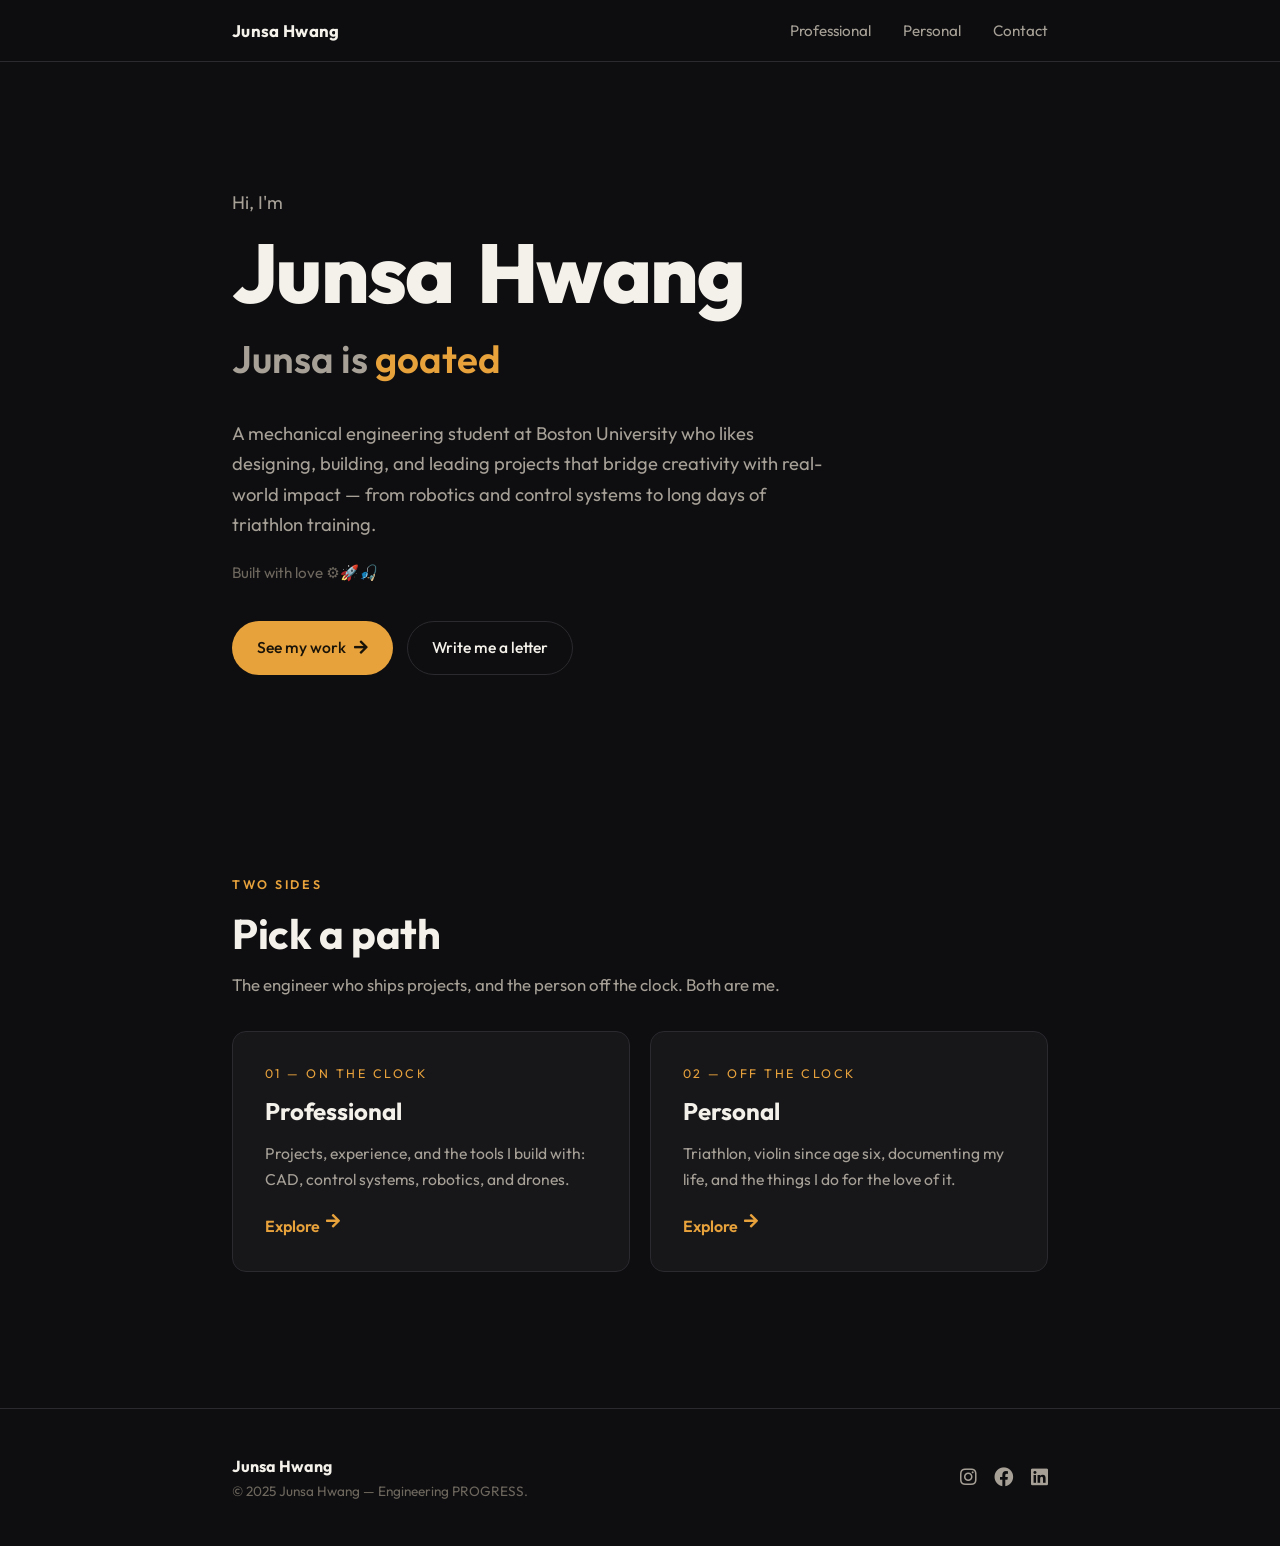
==== index.html @ ebd59591 "k" ====
<!doctype html>
<html lang=en>
<head>
<!-- Google Tag Manager -->
<script>(function(w,d,s,l,i){w[l]=w[l]||[];w[l].push({'gtm.start':
new Date().getTime(),event:'gtm.js'});var f=d.getElementsByTagName(s)[0],
j=d.createElement(s),dl=l!='dataLayer'?'&l='+l:'';j.async=true;j.src=
'https://www.googletagmanager.com/gtm.js?id='+i+dl;f.parentNode.insertBefore(j,f);
})(window,document,'script','dataLayer','GTM-WFK8CMJ7');</script>
<!-- End Google Tag Manager -->
<meta charset=UTF-8>
<meta name=viewport content="width=device-width,initial-scale=1">
<meta name=description content="Junsa Hwang is a mechanical engineering student at Boston University building things that move — robotics, control systems, and endurance sport. (i am hwanglander)">
<meta name=keywords content="junsa hwang, junsa, hwang, hwanglander, mechanical engineering, boston university, robotics, portfolio">
<meta property="og:title" content="Junsa Hwang">
<meta property="og:description" content="Mechanical engineering student at Boston University. Engineering PROGRESS.">
<meta property="og:image" content="https://www.junsahwang.com/imgs/home/home1.png">
<title>Junsa Hwang</title>
<link rel=stylesheet href=css/site.css>
<link rel=preconnect href=https://fonts.googleapis.com>
<link rel=preconnect href=https://fonts.gstatic.com crossorigin>
<link href="https://fonts.googleapis.com/css2?family=Outfit:wght@300;400;500;600;700;800&display=swap" rel=stylesheet>
<link rel=stylesheet href=https://cdnjs.cloudflare.com/ajax/libs/font-awesome/5.15.4/css/all.min.css>
<link rel="icon" type="image/svg+xml" href="imgs/jh.svg">
<link rel="icon" type="image/png" href="imgs/jh.png">
<script type="application/ld+json">
{
  "@context": "https://schema.org",
  "@type": "Person",
  "name": "Junsa Hwang",
  "url": "https://www.junsahwang.com",
  "jobTitle": "Mechanical Engineering Student",
  "alumniOf": "Boston University",
  "image": "https://www.junsahwang.com/imgs/jh.png"
}
</script>
</head>
<body>
<!-- Google Tag Manager (noscript) -->
<noscript><iframe src="https://www.googletagmanager.com/ns.html?id=GTM-WFK8CMJ7" height="0" width="0" style="display:none;visibility:hidden"></iframe></noscript>

<div class=progress id=progress></div>

<header class=nav>
<div class=nav-inner>
<a class=nav-name href=index.html>Junsa Hwang</a>
<nav class=nav-links>
<a href=professional.html>Professional</a>
<a href=personal.html>Personal</a>
<a href=contact.html>Contact</a>
</nav>
</div>
</header>

<main>
<section class="hero wrap">
<p class=hero-greet>Hi, I'm</p>
<h1 class=hero-name>Junsa Hwang</h1>
<p class=hero-rotator>Junsa is <span class=word id=rotator>goated</span></p>
<p class=hero-lead>A mechanical engineering student at Boston University who likes designing, building, and leading projects that bridge creativity with real-world impact — from robotics and control systems to long days of triathlon training.</p>
<p class=hero-note>Built with love &#9881;&#65039;&#128640;&#127907;</p>
<div class=btn-row>
<a class="btn btn-primary" href=professional.html>See my work <i class="fas fa-arrow-right"></i></a>
<a class="btn btn-ghost" href=contact.html>Write me a letter</a>
</div>
</section>

<section class="section wrap reveal">
<p class=eyebrow>Two sides</p>
<h2 class=section-title>Pick a path</h2>
<p class=section-sub>The engineer who ships projects, and the person off the clock. Both are me.</p>
<div class=paths style="margin-top:2rem">
<a class=path-card href=professional.html>
<div class=path-k>01 — On the clock</div>
<h3>Professional</h3>
<p>Projects, experience, and the tools I build with: CAD, control systems, robotics, and drones.</p>
<span class=arrow>Explore <i class="fas fa-arrow-right"></i></span>
</a>
<a class=path-card href=personal.html>
<div class=path-k>02 — Off the clock</div>
<h3>Personal</h3>
<p>Triathlon, violin since age six, documenting my life, and the things I do for the love of it.</p>
<span class=arrow>Explore <i class="fas fa-arrow-right"></i></span>
</a>
</div>
</section>
</main>

<footer class=footer>
<div class="footer-inner wrap">
<div>
<div class=footer-name>Junsa Hwang</div>
<div class=footer-copy>&copy; 2025 Junsa Hwang — Engineering PROGRESS.</div>
</div>
<div class=footer-socials>
<a href=https://www.instagram.com/junsahwang/ target=_blank rel=noopener aria-label=Instagram><i class="fab fa-instagram"></i></a>
<a href=https://www.facebook.com/junsa.hwang/ target=_blank rel=noopener aria-label=Facebook><i class="fab fa-facebook"></i></a>
<a href=https://www.linkedin.com/in/junsa-hwang-218805213/ target=_blank rel=noopener aria-label=LinkedIn><i class="fab fa-linkedin"></i></a>
</div>
</div>
</footer>

<script src=app.js></script>
</body>
</html>
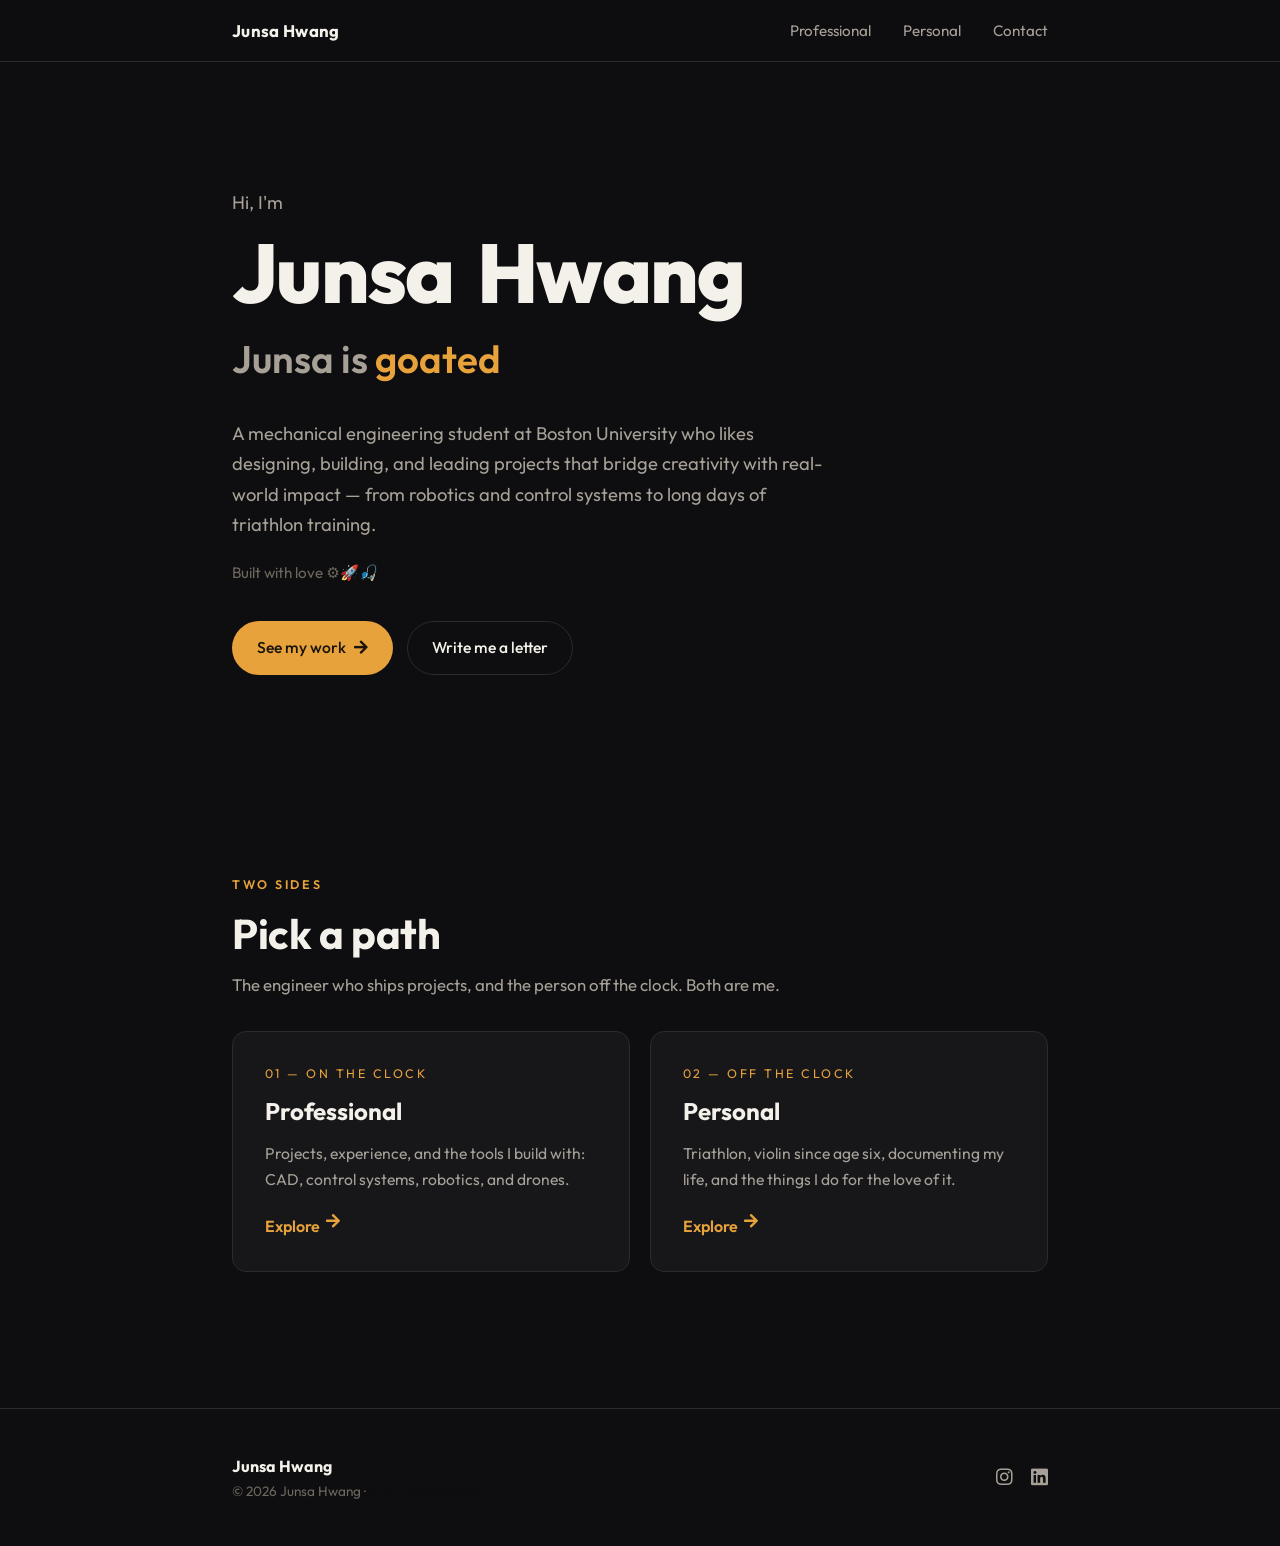
==== commit 8e22cc5d: "revamp" ====
--- a/index.html
+++ b/index.html
@@ -90,16 +90,19 @@
 <div class="footer-inner wrap">
 <div>
 <div class=footer-name>Junsa Hwang</div>
-<div class=footer-copy>&copy; 2025 Junsa Hwang — Engineering PROGRESS.</div>
+<div class=footer-copy>&copy; 2026 Junsa Hwang &middot; <span class=egg onclick=showEgg() title="(i am hwanglander)">(i am hwanglander)</span></div>
 </div>
 <div class=footer-socials>
 <a href=https://www.instagram.com/junsahwang/ target=_blank rel=noopener aria-label=Instagram><i class="fab fa-instagram"></i></a>
-<a href=https://www.facebook.com/junsa.hwang/ target=_blank rel=noopener aria-label=Facebook><i class="fab fa-facebook"></i></a>
 <a href=https://www.linkedin.com/in/junsa-hwang-218805213/ target=_blank rel=noopener aria-label=LinkedIn><i class="fab fa-linkedin"></i></a>
 </div>
 </div>
 </footer>
 
+<div class=egg-overlay id=eggOverlay onclick=hideEgg()></div>
+<div class=egg-pop id=eggPop><img src=imgs/hwanglander.png alt=hwanglander draggable=false></div>
+<audio id=eggAudio src=audios/icandoanything.mp3 preload=auto></audio>
+
 <script src=app.js></script>
 </body>
 </html>
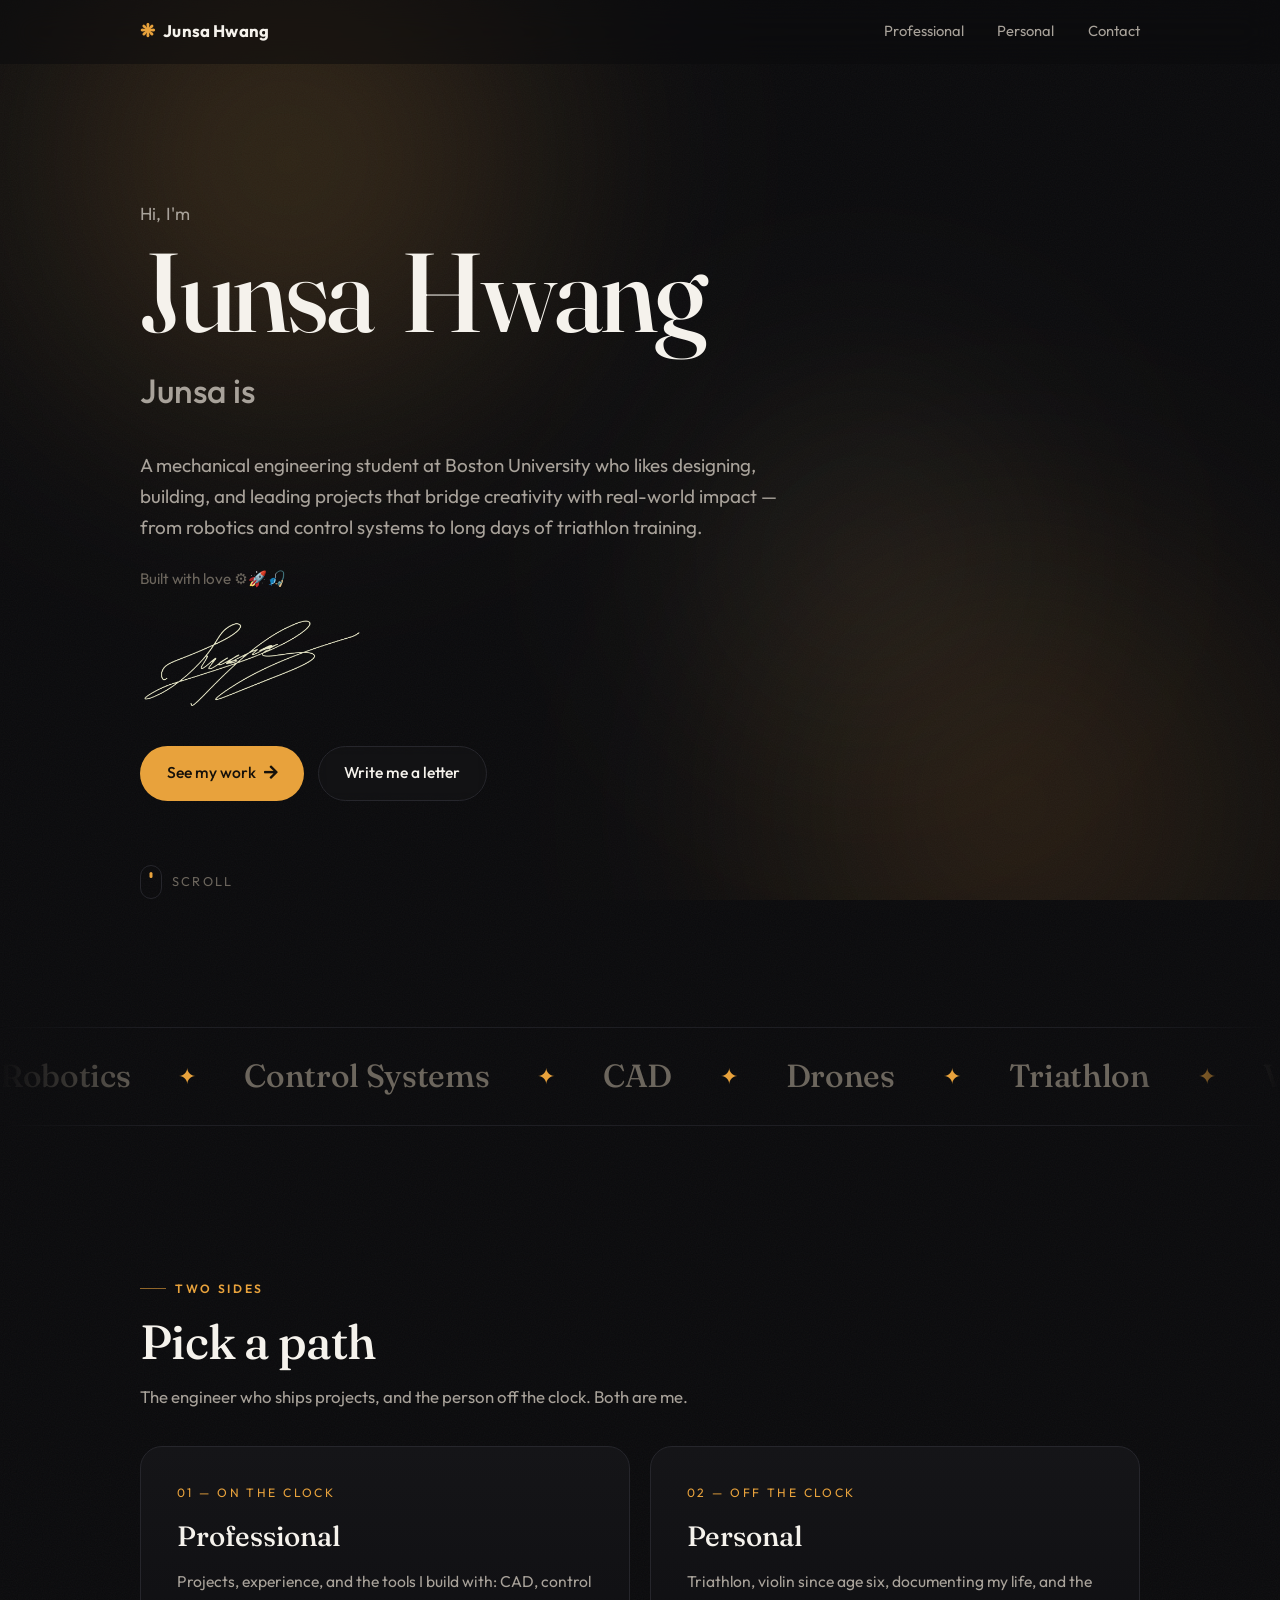
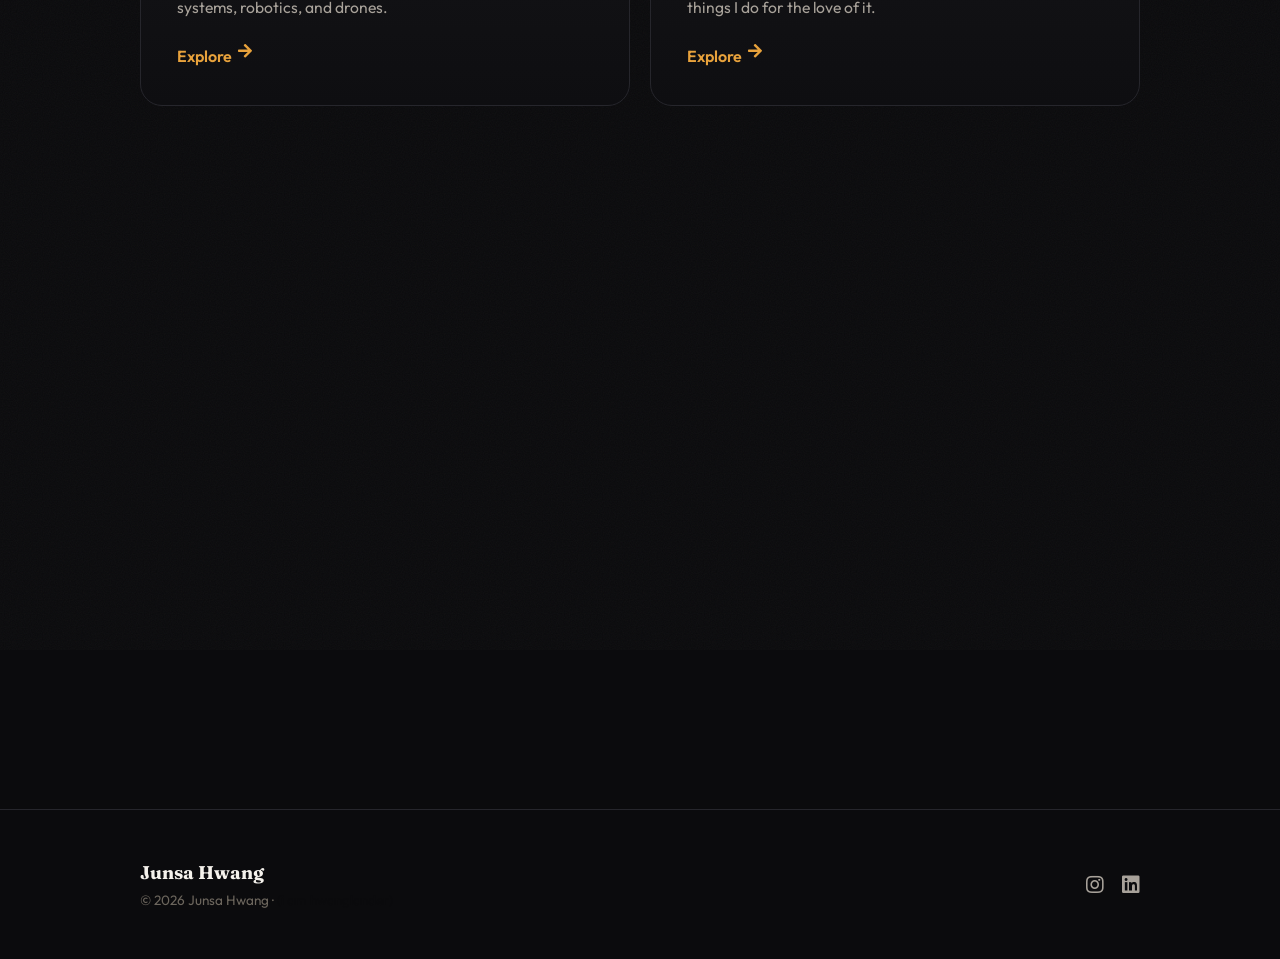
==== commit 80b7938f: "Cinematic design overhaul: editorial serif, aurora, custom cursor & more - Fraunces display serif pa" ====
--- a/index.html
+++ b/index.html
@@ -10,16 +10,17 @@
 <!-- End Google Tag Manager -->
 <meta charset=UTF-8>
 <meta name=viewport content="width=device-width,initial-scale=1">
+<meta name=theme-color content="#0b0b0d">
 <meta name=description content="Junsa Hwang is a mechanical engineering student at Boston University building things that move — robotics, control systems, and endurance sport. (i am hwanglander)">
 <meta name=keywords content="junsa hwang, junsa, hwang, hwanglander, mechanical engineering, boston university, robotics, portfolio">
 <meta property="og:title" content="Junsa Hwang">
 <meta property="og:description" content="Mechanical engineering student at Boston University. Engineering PROGRESS.">
 <meta property="og:image" content="https://www.junsahwang.com/imgs/home/home1.png">
 <title>Junsa Hwang</title>
-<link rel=stylesheet href=css/site.css>
 <link rel=preconnect href=https://fonts.googleapis.com>
 <link rel=preconnect href=https://fonts.gstatic.com crossorigin>
-<link href="https://fonts.googleapis.com/css2?family=Outfit:wght@300;400;500;600;700;800&display=swap" rel=stylesheet>
+<link href="https://fonts.googleapis.com/css2?family=Fraunces:ital,opsz,wght@0,9..144,400..600;1,9..144,400..500&family=Outfit:wght@300;400;500;600;700;800&display=swap" rel=stylesheet>
+<link rel=stylesheet href=css/site.css>
 <link rel=stylesheet href=https://cdnjs.cloudflare.com/ajax/libs/font-awesome/5.15.4/css/all.min.css>
 <link rel="icon" type="image/svg+xml" href="imgs/jh.svg">
 <link rel="icon" type="image/png" href="imgs/jh.png">
@@ -39,11 +40,16 @@
 <!-- Google Tag Manager (noscript) -->
 <noscript><iframe src="https://www.googletagmanager.com/ns.html?id=GTM-WFK8CMJ7" height="0" width="0" style="display:none;visibility:hidden"></iframe></noscript>
 
+<div class=preloader id=preloader>
+<div class=pl-mark><span>J</span><span>H</span><span class=pl-dot>.</span></div>
+<div class=pl-bar></div>
+</div>
+
 <div class=progress id=progress></div>
 
 <header class=nav>
 <div class=nav-inner>
-<a class=nav-name href=index.html>Junsa Hwang</a>
+<a class=nav-name href=index.html data-magnetic><span class=nav-glyph>❋</span><span class=nav-word> Junsa Hwang</span></a>
 <nav class=nav-links>
 <a href=professional.html>Professional</a>
 <a href=personal.html>Personal</a>
@@ -53,23 +59,46 @@
 </header>
 
 <main>
-<section class="hero wrap">
+<section class="hero hero-home wrap">
 <p class=hero-greet>Hi, I'm</p>
-<h1 class=hero-name>Junsa Hwang</h1>
-<p class=hero-rotator>Junsa is <span class=word id=rotator>goated</span></p>
+<h1 class="hero-name reveal-chars">Junsa Hwang</h1>
+<p class=hero-rotator>Junsa is <span class=word id=rotator data-words="goated,unbelievably handsome,an Ironman,amazing,relentless">goated</span></p>
 <p class=hero-lead>A mechanical engineering student at Boston University who likes designing, building, and leading projects that bridge creativity with real-world impact — from robotics and control systems to long days of triathlon training.</p>
 <p class=hero-note>Built with love &#9881;&#65039;&#128640;&#127907;</p>
+<img class=hero-sig src=imgs/home/signature.png alt="Junsa Hwang's signature" width=1577 height=653>
 <div class=btn-row>
 <a class="btn btn-primary" href=professional.html>See my work <i class="fas fa-arrow-right"></i></a>
 <a class="btn btn-ghost" href=contact.html>Write me a letter</a>
 </div>
+<span class=scroll-cue><span class=dot></span> Scroll</span>
 </section>
+
+<div class="marquee reveal">
+<div class=marquee-track>
+<span class=marquee-item>Robotics</span>
+<span class=marquee-item>Control Systems</span>
+<span class=marquee-item>CAD</span>
+<span class=marquee-item>Drones</span>
+<span class=marquee-item>Triathlon</span>
+<span class=marquee-item>Violin</span>
+<span class=marquee-item>Leadership</span>
+<span class=marquee-item>Progress</span>
+<span class=marquee-item>Robotics</span>
+<span class=marquee-item>Control Systems</span>
+<span class=marquee-item>CAD</span>
+<span class=marquee-item>Drones</span>
+<span class=marquee-item>Triathlon</span>
+<span class=marquee-item>Violin</span>
+<span class=marquee-item>Leadership</span>
+<span class=marquee-item>Progress</span>
+</div>
+</div>
 
 <section class="section wrap reveal">
 <p class=eyebrow>Two sides</p>
 <h2 class=section-title>Pick a path</h2>
 <p class=section-sub>The engineer who ships projects, and the person off the clock. Both are me.</p>
-<div class=paths style="margin-top:2rem">
+<div class="paths stagger" style="margin-top:2.25rem">
 <a class=path-card href=professional.html>
 <div class=path-k>01 — On the clock</div>
 <h3>Professional</h3>
@@ -82,6 +111,16 @@
 <p>Triathlon, violin since age six, documenting my life, and the things I do for the love of it.</p>
 <span class=arrow>Explore <i class="fas fa-arrow-right"></i></span>
 </a>
+</div>
+</section>
+
+<section class="section wrap reveal">
+<div class=cta-band>
+<h2>Let's engineer<br><a href=contact.html>progress</a> together.</h2>
+<p>Building something, hiring, or just curious? My inbox is open.</p>
+<div class=btn-row style="justify-content:center;margin-top:2rem">
+<a class="btn btn-primary" href=contact.html>Get in touch <i class="fas fa-arrow-right"></i></a>
+</div>
 </div>
 </section>
 </main>
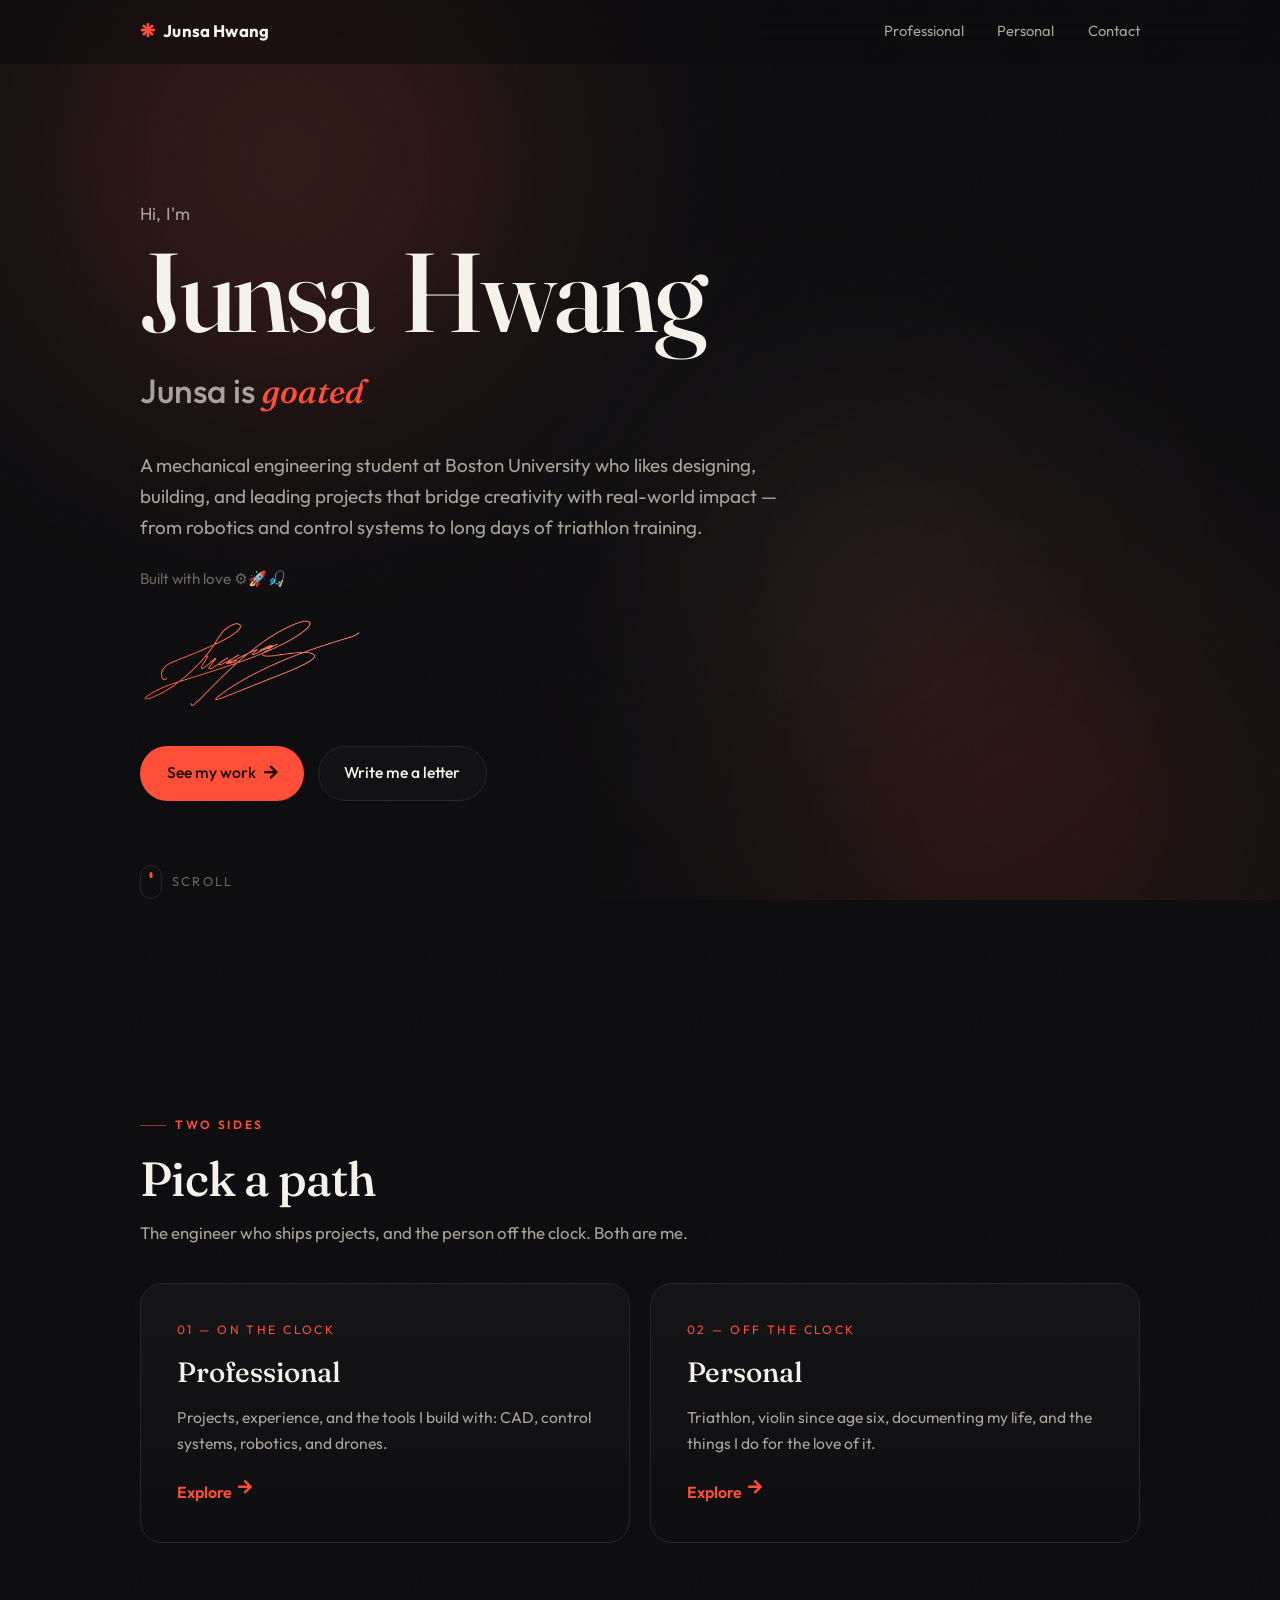
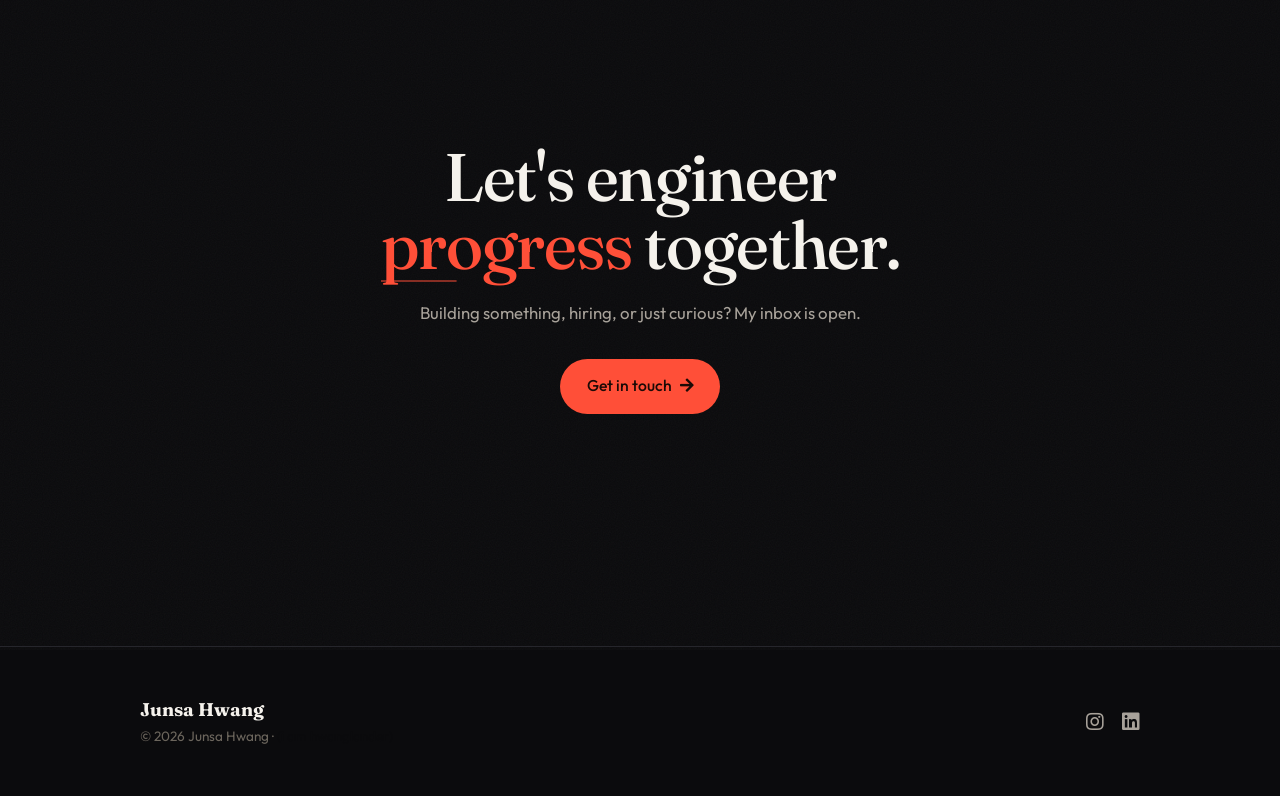
==== commit 5a1ef88a: "Remove skills marquee; switch accent from gold to molten ember - Drop the scrolling marquee strip on" ====
--- a/index.html
+++ b/index.html
@@ -65,34 +65,13 @@
 <p class=hero-rotator>Junsa is <span class=word id=rotator data-words="goated,unbelievably handsome,an Ironman,amazing,relentless">goated</span></p>
 <p class=hero-lead>A mechanical engineering student at Boston University who likes designing, building, and leading projects that bridge creativity with real-world impact — from robotics and control systems to long days of triathlon training.</p>
 <p class=hero-note>Built with love &#9881;&#65039;&#128640;&#127907;</p>
-<img class=hero-sig src=imgs/home/signature.png alt="Junsa Hwang's signature" width=1577 height=653>
+<div class=hero-sig role=img aria-label="Junsa Hwang's signature"></div>
 <div class=btn-row>
 <a class="btn btn-primary" href=professional.html>See my work <i class="fas fa-arrow-right"></i></a>
 <a class="btn btn-ghost" href=contact.html>Write me a letter</a>
 </div>
 <span class=scroll-cue><span class=dot></span> Scroll</span>
 </section>
-
-<div class="marquee reveal">
-<div class=marquee-track>
-<span class=marquee-item>Robotics</span>
-<span class=marquee-item>Control Systems</span>
-<span class=marquee-item>CAD</span>
-<span class=marquee-item>Drones</span>
-<span class=marquee-item>Triathlon</span>
-<span class=marquee-item>Violin</span>
-<span class=marquee-item>Leadership</span>
-<span class=marquee-item>Progress</span>
-<span class=marquee-item>Robotics</span>
-<span class=marquee-item>Control Systems</span>
-<span class=marquee-item>CAD</span>
-<span class=marquee-item>Drones</span>
-<span class=marquee-item>Triathlon</span>
-<span class=marquee-item>Violin</span>
-<span class=marquee-item>Leadership</span>
-<span class=marquee-item>Progress</span>
-</div>
-</div>
 
 <section class="section wrap reveal">
 <p class=eyebrow>Two sides</p>
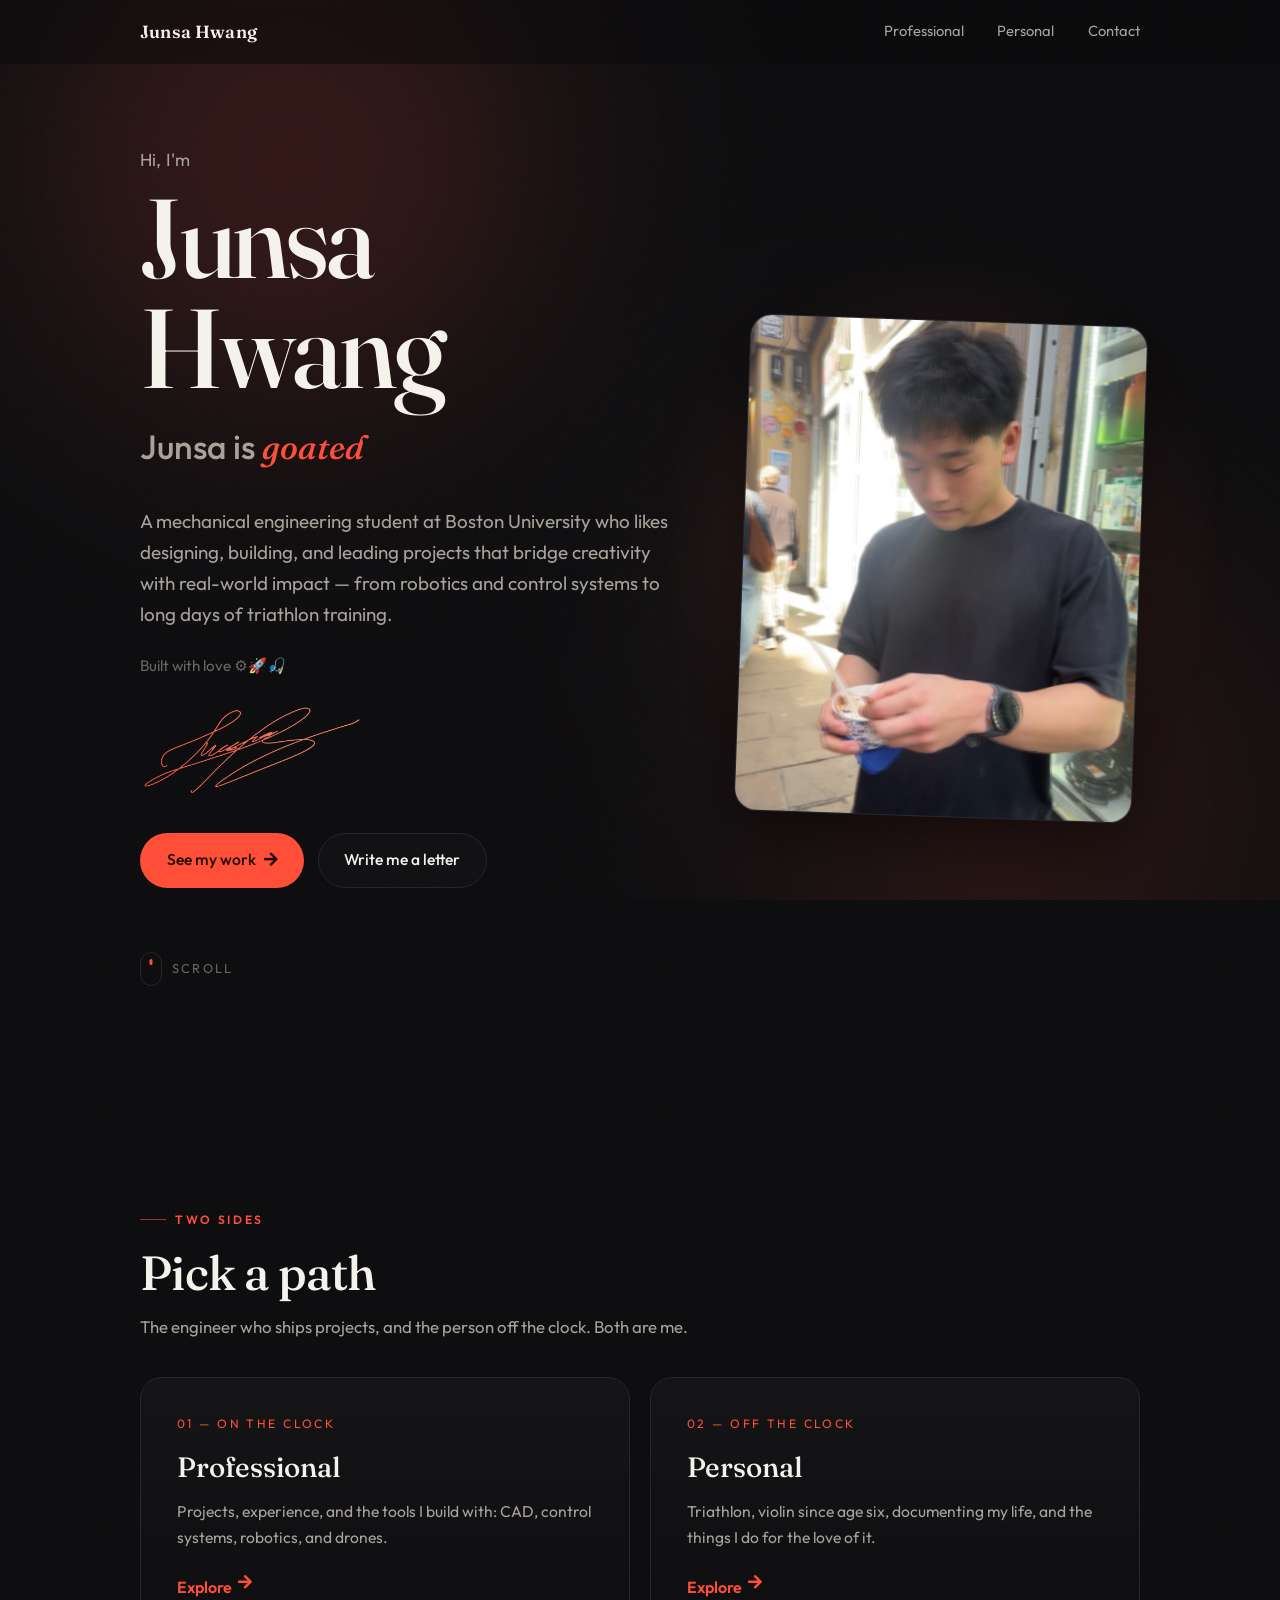
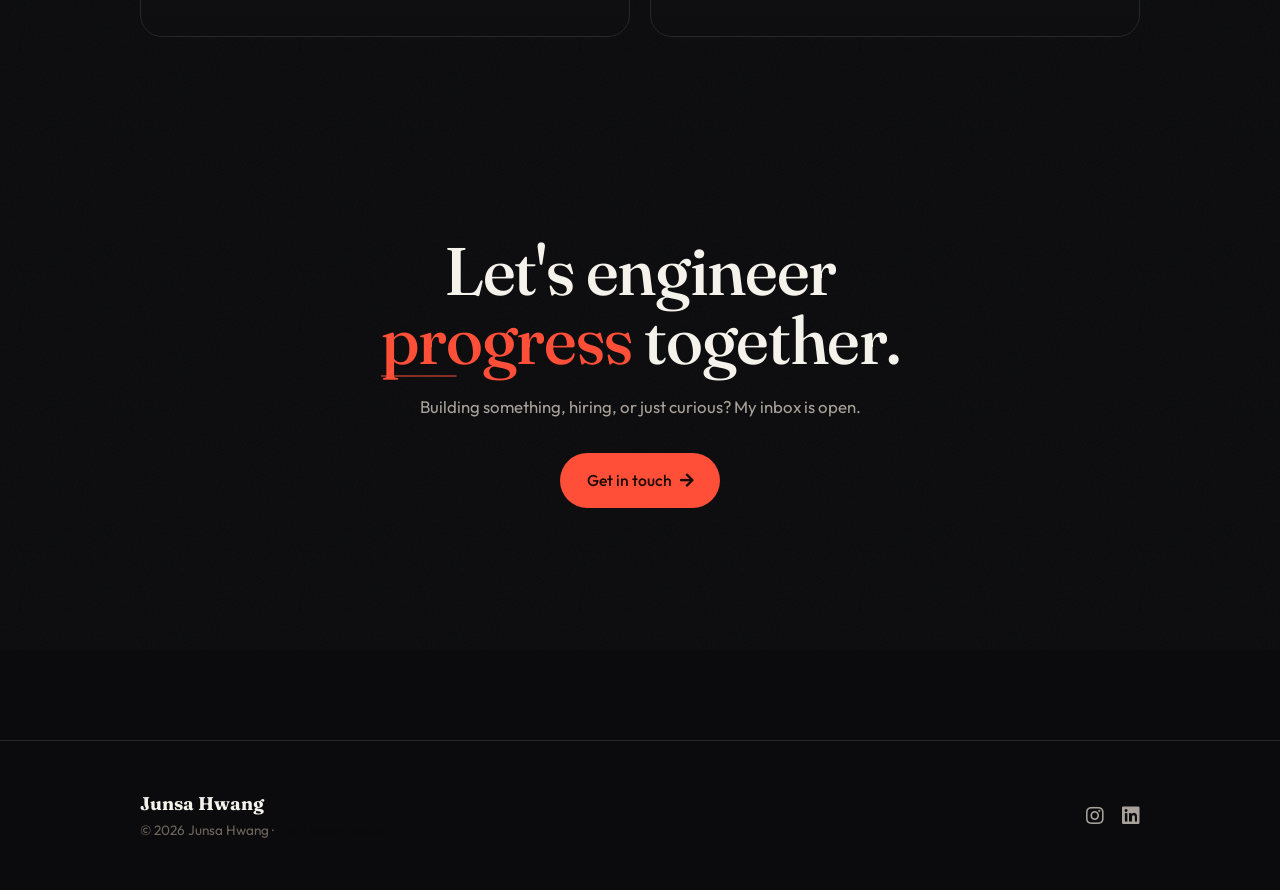
==== commit 11da4ffa: "Hero portrait, name-only wordmark (JH on mobile), restore system cursor - Home hero is now two colum" ====
--- a/index.html
+++ b/index.html
@@ -49,7 +49,7 @@
 
 <header class=nav>
 <div class=nav-inner>
-<a class=nav-name href=index.html data-magnetic><span class=nav-glyph>❋</span><span class=nav-word> Junsa Hwang</span></a>
+<a class=nav-name href=index.html data-magnetic><span class=nav-full>Junsa Hwang</span><span class=nav-mini>JH</span></a>
 <nav class=nav-links>
 <a href=professional.html>Professional</a>
 <a href=personal.html>Personal</a>
@@ -60,6 +60,7 @@
 
 <main>
 <section class="hero hero-home wrap">
+<div class=hero-copy>
 <p class=hero-greet>Hi, I'm</p>
 <h1 class="hero-name reveal-chars">Junsa Hwang</h1>
 <p class=hero-rotator>Junsa is <span class=word id=rotator data-words="goated,unbelievably handsome,an Ironman,amazing,relentless">goated</span></p>
@@ -71,6 +72,10 @@
 <a class="btn btn-ghost" href=contact.html>Write me a letter</a>
 </div>
 <span class=scroll-cue><span class=dot></span> Scroll</span>
+</div>
+<div class=hero-photo>
+<img src=imgs/home/portrait.jpg alt="Junsa Hwang" width=819 height=1100 fetchpriority=high>
+</div>
 </section>
 
 <section class="section wrap reveal">
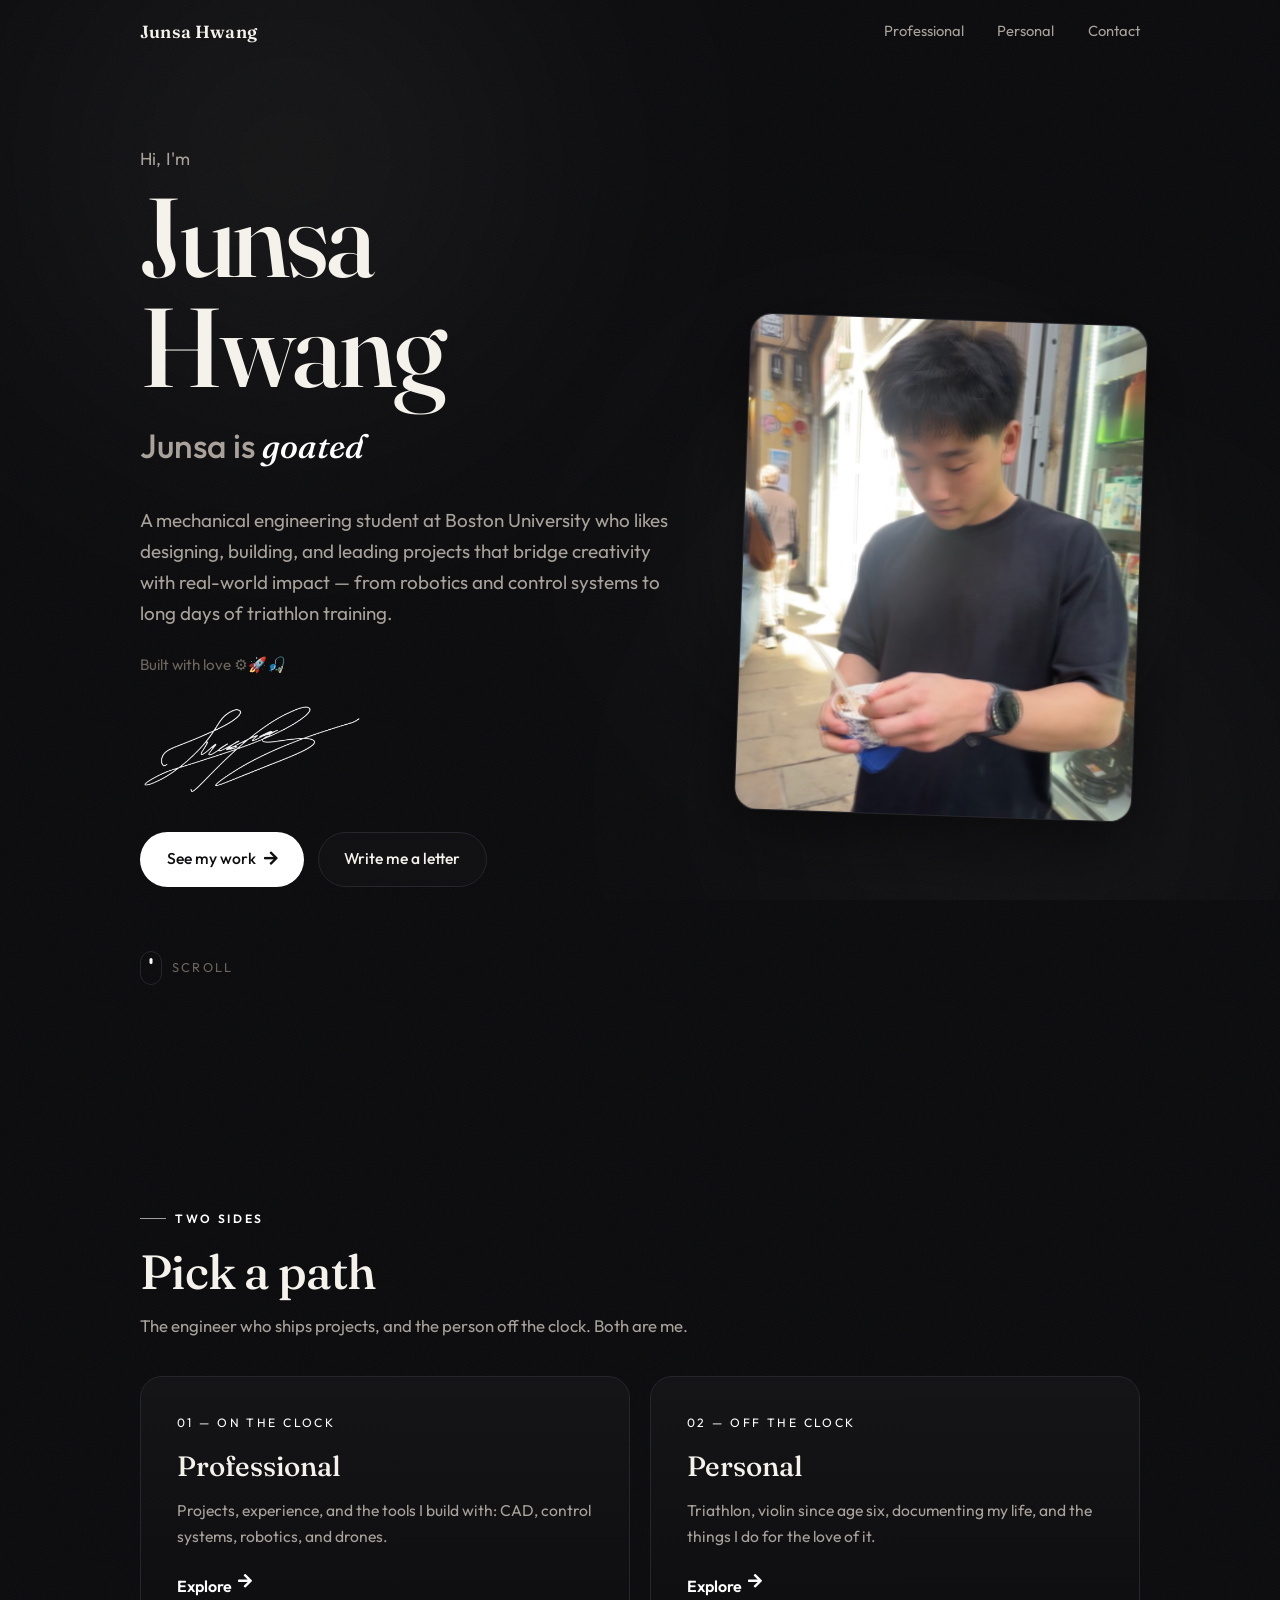
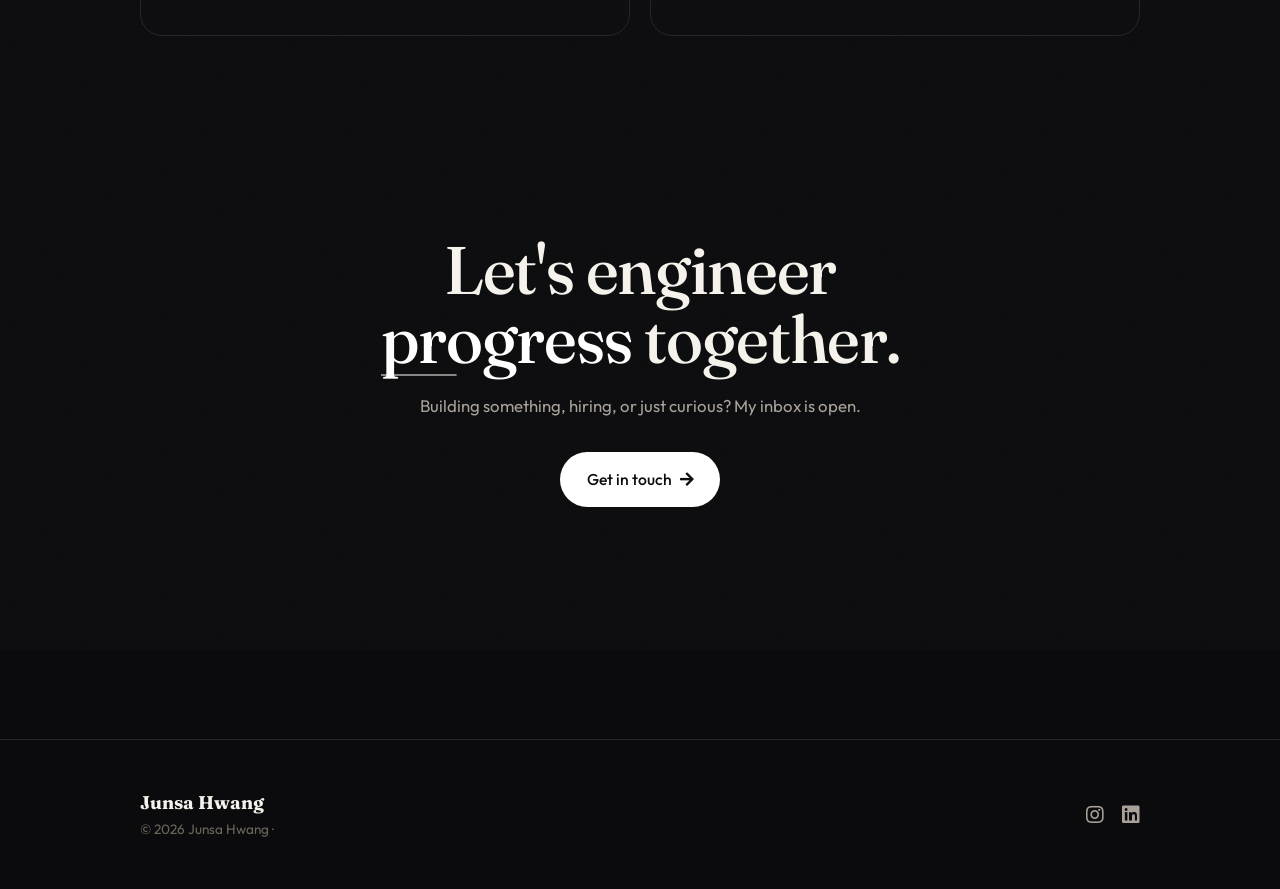
==== commit 8437d5cc: "Go monochrome, seamless top bar, drop magnetic buttons - Replace the ember accent with tasteful mono" ====
--- a/index.html
+++ b/index.html
@@ -49,7 +49,7 @@
 
 <header class=nav>
 <div class=nav-inner>
-<a class=nav-name href=index.html data-magnetic><span class=nav-full>Junsa Hwang</span><span class=nav-mini>JH</span></a>
+<a class=nav-name href=index.html><span class=nav-full>Junsa Hwang</span><span class=nav-mini>JH</span></a>
 <nav class=nav-links>
 <a href=professional.html>Professional</a>
 <a href=personal.html>Personal</a>
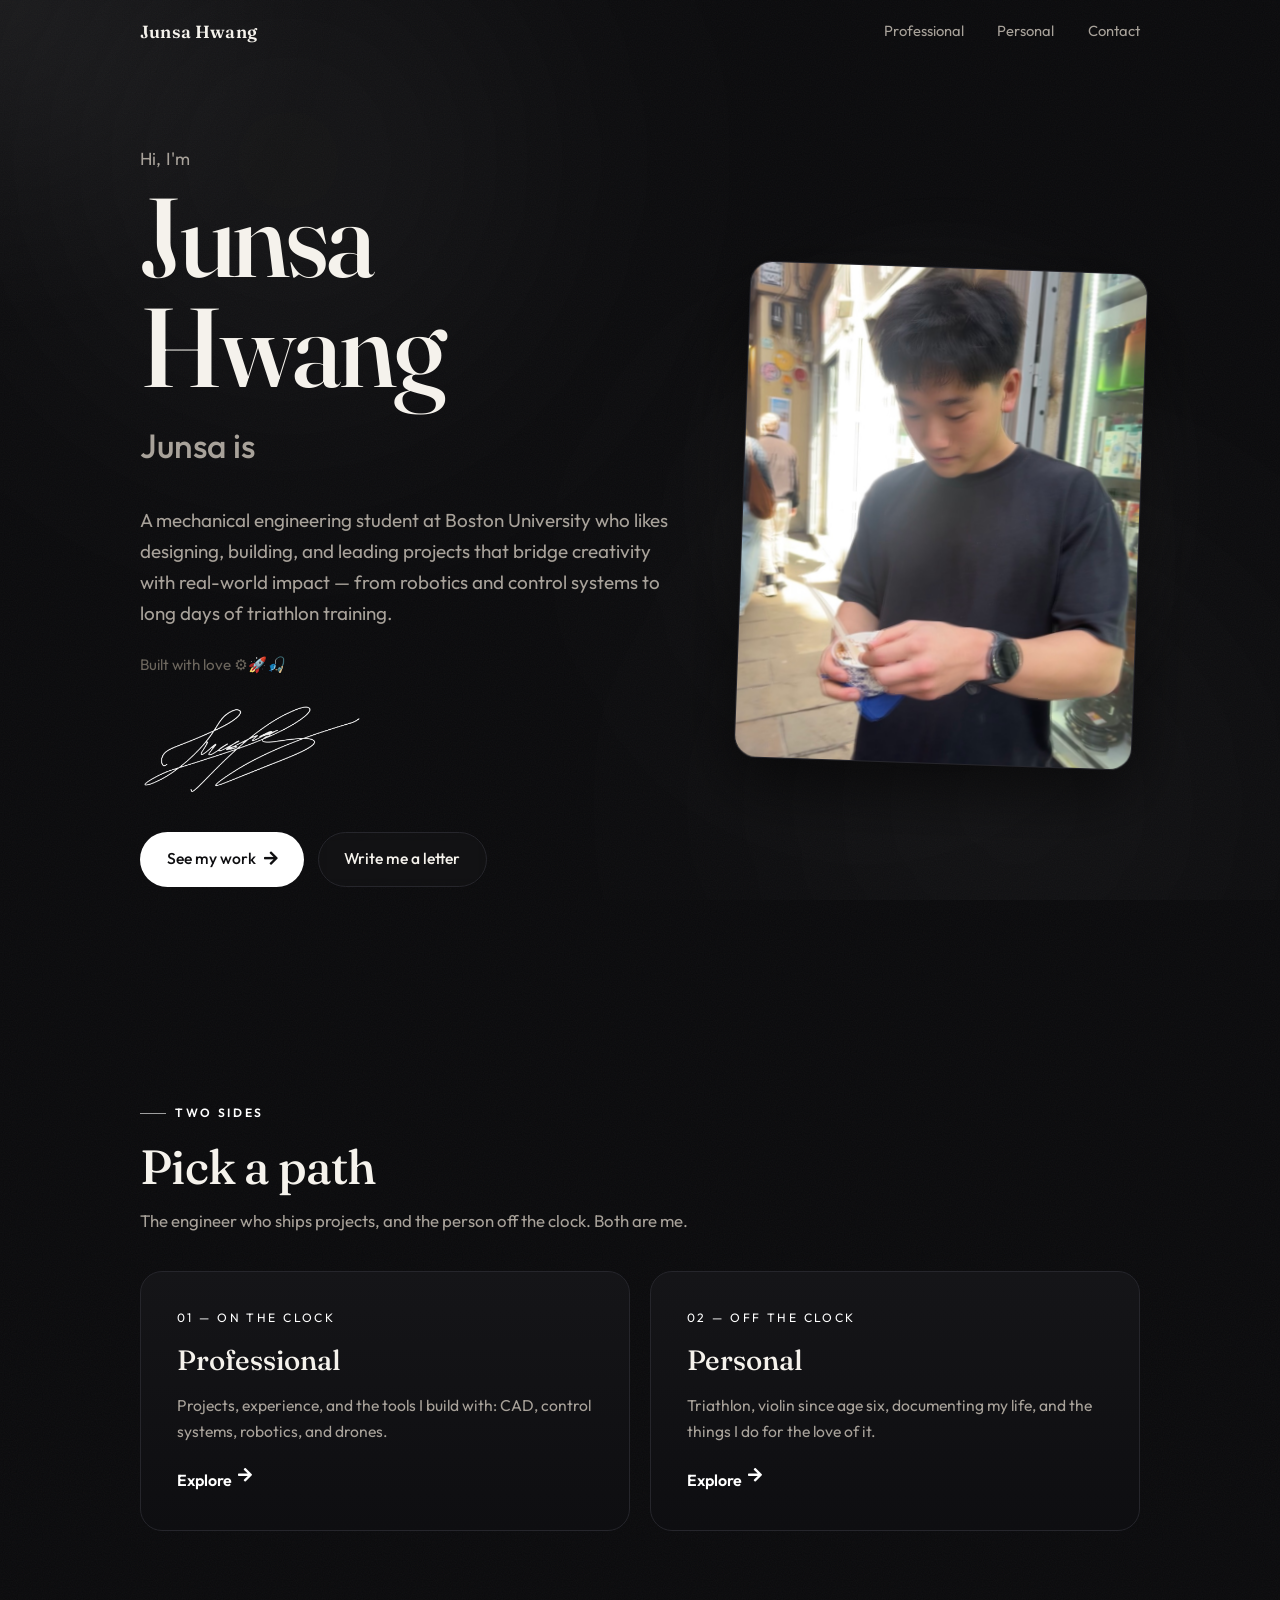
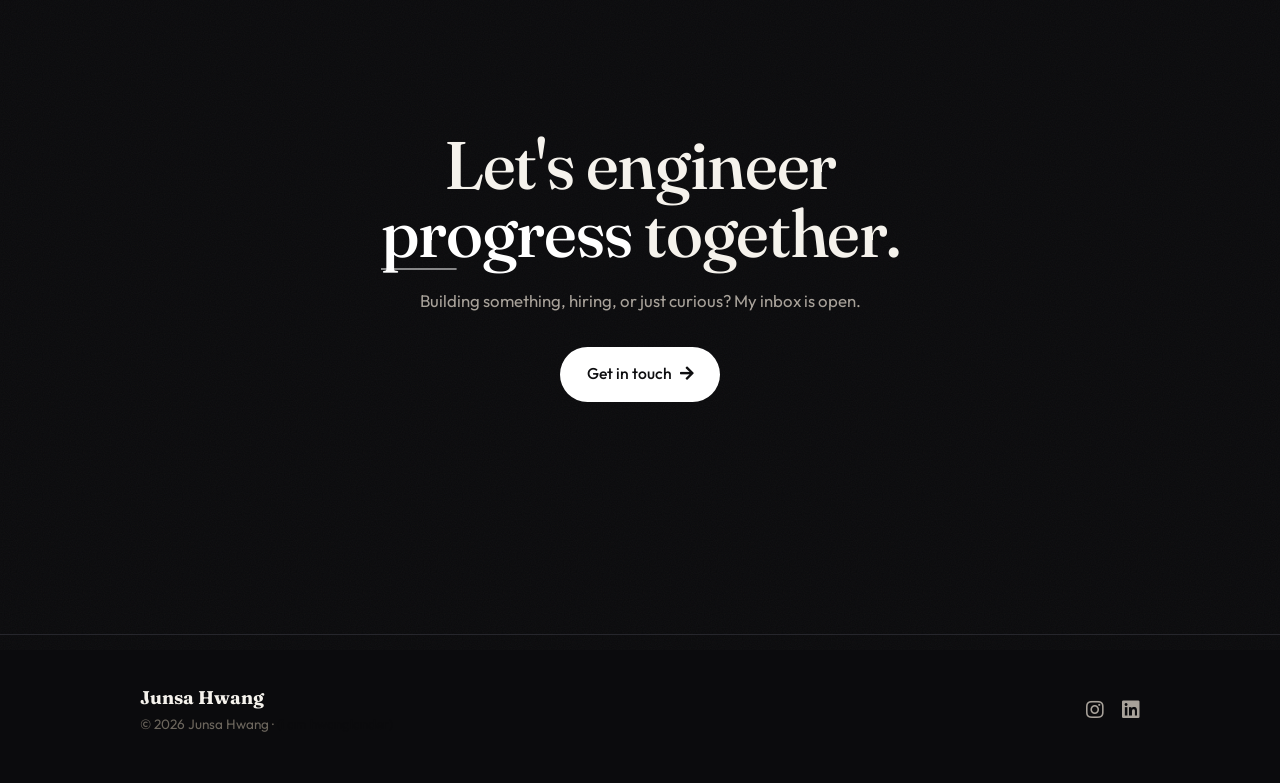
==== commit e66e0285: "Remove the scroll cue from the home hero Co-Authored-By: Claude Opus 4.8 <noreply@anthropic.com>" ====
--- a/index.html
+++ b/index.html
@@ -71,7 +71,6 @@
 <a class="btn btn-primary" href=professional.html>See my work <i class="fas fa-arrow-right"></i></a>
 <a class="btn btn-ghost" href=contact.html>Write me a letter</a>
 </div>
-<span class=scroll-cue><span class=dot></span> Scroll</span>
 </div>
 <div class=hero-photo>
 <img src=imgs/home/portrait.jpg alt="Junsa Hwang" width=819 height=1100 fetchpriority=high>
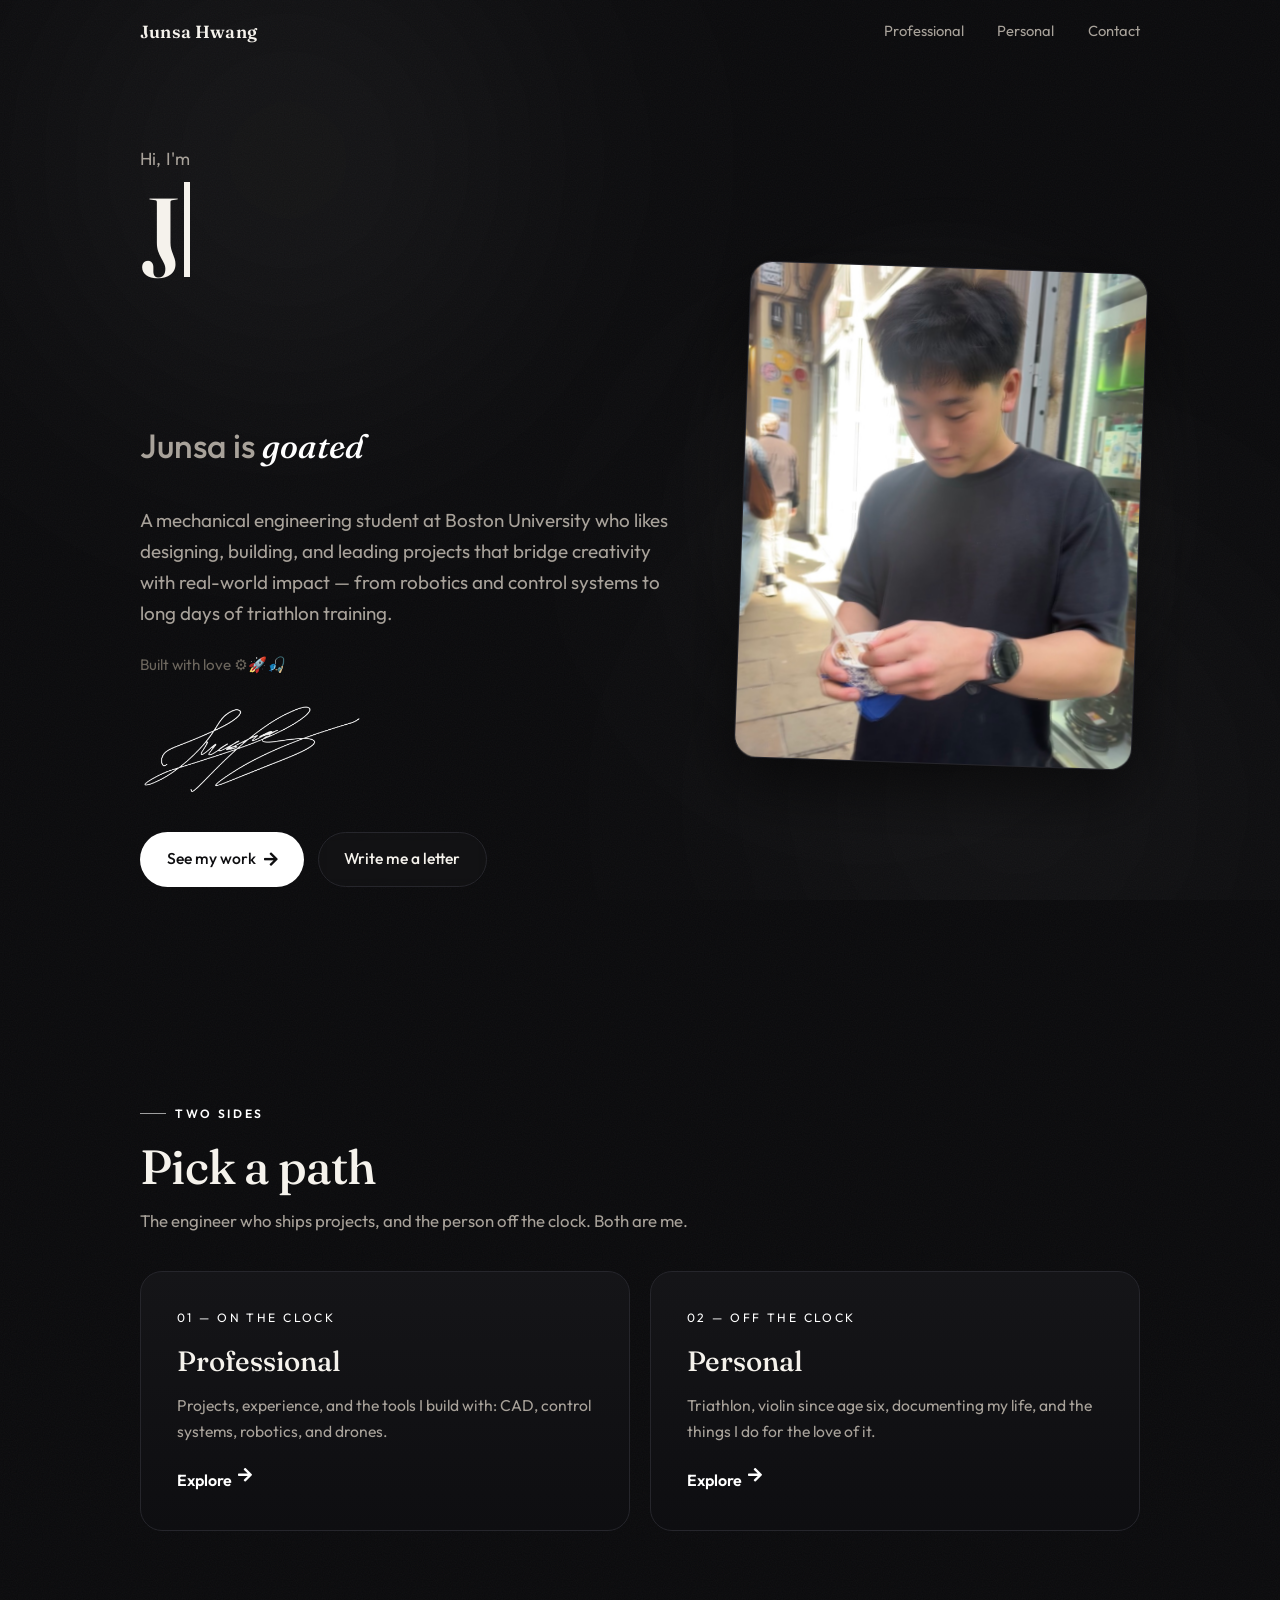
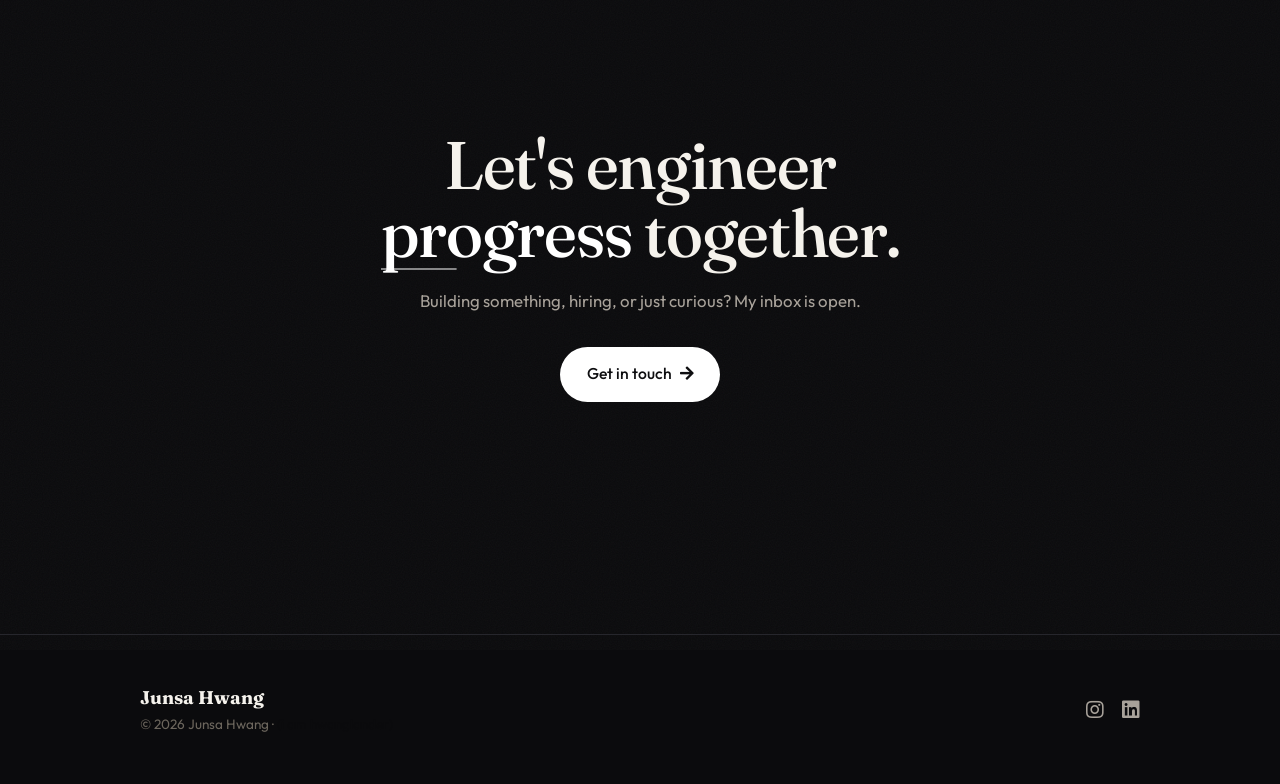
==== commit 7d06e479: "Typewriter intro for hero name; linkable highlight cards - Home hero name types out letter by letter" ====
--- a/index.html
+++ b/index.html
@@ -62,7 +62,7 @@
 <section class="hero hero-home wrap">
 <div class=hero-copy>
 <p class=hero-greet>Hi, I'm</p>
-<h1 class="hero-name reveal-chars">Junsa Hwang</h1>
+<h1 class="hero-name typed">Junsa Hwang</h1>
 <p class=hero-rotator>Junsa is <span class=word id=rotator data-words="goated,unbelievably handsome,an Ironman,amazing,relentless">goated</span></p>
 <p class=hero-lead>A mechanical engineering student at Boston University who likes designing, building, and leading projects that bridge creativity with real-world impact — from robotics and control systems to long days of triathlon training.</p>
 <p class=hero-note>Built with love &#9881;&#65039;&#128640;&#127907;</p>
